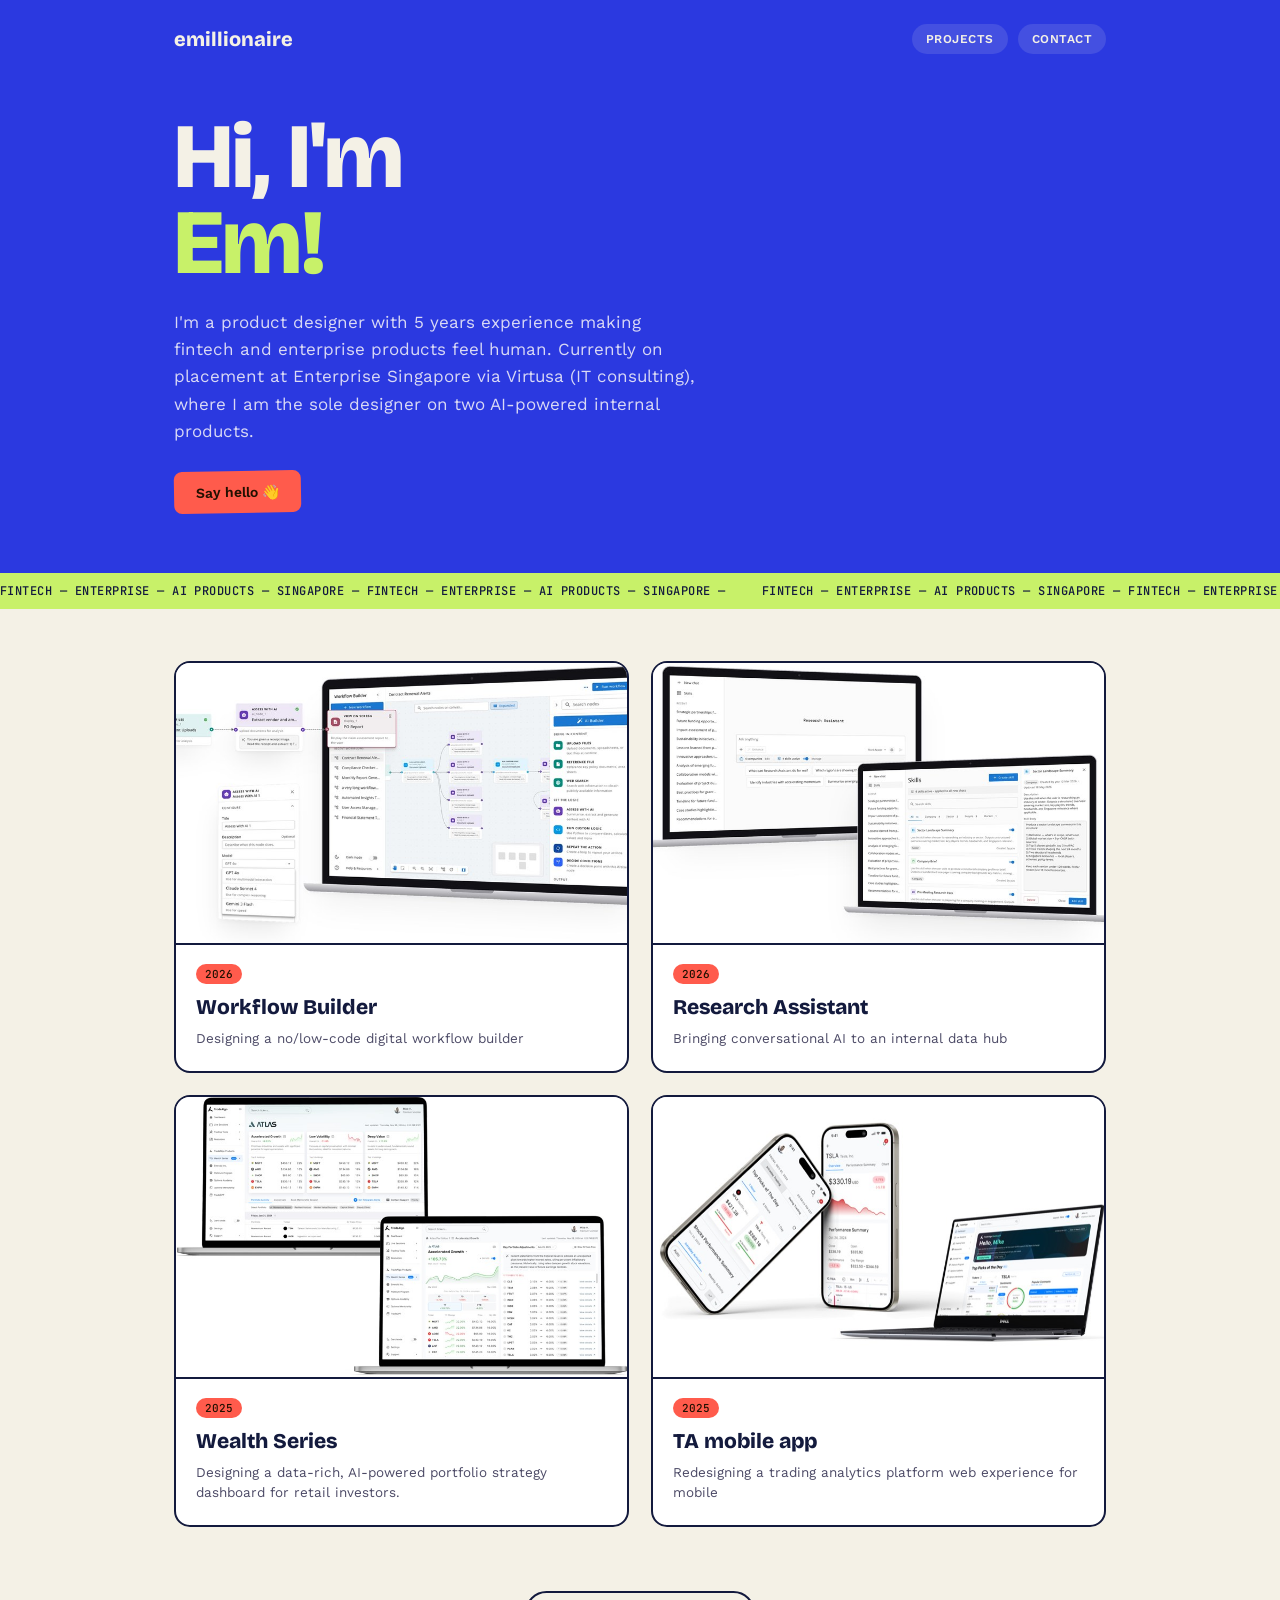
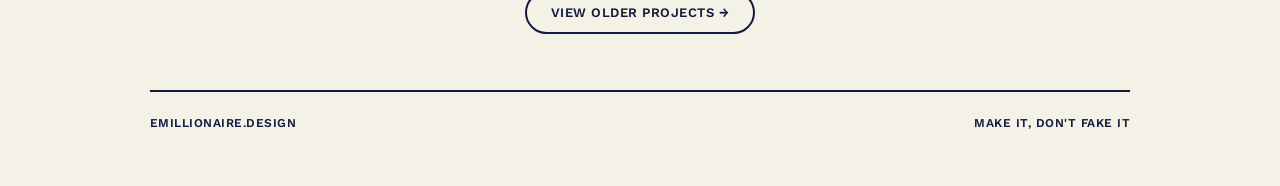
==== index.html @ 48e70ad1 "Build portfolio site in Zine style Static rebuild of emillionaire.design homepage, projects list, an" ====
<!DOCTYPE html>
<html lang="en">
<head>
<meta charset="UTF-8">
<meta name="viewport" content="width=device-width, initial-scale=1.0">
<title>emiline — product designer</title>
<meta name="description" content="Em is a product designer with 5 years experience making fintech and enterprise products feel human.">
<link rel="preconnect" href="https://fonts.googleapis.com">
<link rel="preconnect" href="https://fonts.gstatic.com" crossorigin>
<link href="https://fonts.googleapis.com/css2?family=Bricolage+Grotesque:wght@600;700;800&family=Work+Sans:wght@400;500;600&family=JetBrains+Mono:wght@400;500&display=swap" rel="stylesheet">
<link rel="stylesheet" href="assets/css/style.css">
</head>
<body>

<header class="zhero">
  <div class="wrap">
    <nav class="site-nav">
      <a class="wordmark" href="/">emillionaire</a>
      <div class="navlinks">
        <a href="projects.html">Projects</a>
        <a href="contact.html">Contact</a>
      </div>
    </nav>
    <div class="zhero-inner">
      <h1>Hi, I'm<br><em>Em!</em></h1>
      <p>I'm a product designer with 5 years experience making fintech and enterprise products feel human. Currently on placement at Enterprise Singapore via Virtusa (IT consulting), where I am the sole designer on two AI-powered internal products.</p>
      <a class="cta" href="contact.html">Say hello 👋</a>
    </div>
  </div>
</header>

<div class="strip" aria-hidden="true">
  <div class="strip-track">
    <span>FINTECH — ENTERPRISE — AI PRODUCTS — SINGAPORE — FINTECH — ENTERPRISE — AI PRODUCTS — SINGAPORE —</span>
    <span>FINTECH — ENTERPRISE — AI PRODUCTS — SINGAPORE — FINTECH — ENTERPRISE — AI PRODUCTS — SINGAPORE —</span>
  </div>
</div>

<main class="wrap">
  <div class="grid">
    <a class="card-link" href="case-studies/workflow-builder.html">
      <div class="card">
        <div class="thumb"><img src="assets/img/workflow-builder.jpg" alt="Workflow Builder canvas screen"></div>
        <div class="body"><span class="yr">2026</span><h3>Workflow Builder</h3><p>Designing a no/low-code digital workflow builder</p></div>
      </div>
    </a>
    <a class="card-link" href="case-studies/research-assistant.html">
      <div class="card">
        <div class="thumb"><img src="assets/img/research-assistant.jpg" alt="Research Assistant screen"></div>
        <div class="body"><span class="yr">2026</span><h3>Research Assistant</h3><p>Bringing conversational AI to an internal data hub</p></div>
      </div>
    </a>
    <a class="card-link" href="case-studies/wealth-series.html">
      <div class="card">
        <div class="thumb"><img src="assets/img/wealth-series.jpg" alt="Wealth Series dashboard"></div>
        <div class="body"><span class="yr">2025</span><h3>Wealth Series</h3><p>Designing a data-rich, AI-powered portfolio strategy dashboard for retail investors.</p></div>
      </div>
    </a>
    <a class="card-link" href="case-studies/ta-mobile-app.html">
      <div class="card">
        <div class="thumb"><img src="assets/img/ta-mobile-app.jpg" alt="TA mobile app screen"></div>
        <div class="body"><span class="yr">2025</span><h3>TA mobile app</h3><p>Redesigning a trading analytics platform web experience for mobile</p></div>
      </div>
    </a>
  </div>
  <div class="view-more">
    <a href="projects.html">View older projects →</a>
  </div>
</main>

<footer class="foot wrap">
  <span>emillionaire.design</span>
  <span>make it, don't fake it</span>
</footer>

</body>
</html>
---- assets/css/style.css ----
/* emillionaire.design — Zine style */

:root{
  --z-bg:#2b39e0;
  --z-panel:#f4f1e6;
  --z-ink:#131a3d;
  --z-sub:#4c4a66;
  --z-coral:#ff5b4c;
  --z-lime:#c8f169;
  --max:980px;
}

*{ box-sizing:border-box; }
html{ -webkit-text-size-adjust:100%; }
body{
  margin:0;
  background:var(--z-panel);
  color:var(--z-ink);
  font-family:'Work Sans', system-ui, sans-serif;
  -webkit-font-smoothing:antialiased;
}
img{ max-width:100%; display:block; }
a{ color:inherit; text-decoration:none; }

.wrap{ max-width:var(--max); margin:0 auto; padding:0 24px; }

/* nav */
.site-nav{ display:flex; justify-content:space-between; align-items:center; padding:24px 0; }
.wordmark{ font-family:'Bricolage Grotesque', sans-serif; font-weight:800; font-size:20px; }
.zhero .wordmark{ color:#f4f1e6; }
.navlinks{ display:flex; gap:10px; }
.navlinks a{
  font-family:'Work Sans', sans-serif; font-weight:600; font-size:12px; letter-spacing:.04em;
  text-transform:uppercase; padding:8px 14px; border-radius:999px; transition:opacity .15s ease;
}
.zhero .navlinks a{ background:rgba(244,241,230,.12); color:#f4f1e6; }
.zhero .navlinks a:hover{ background:rgba(244,241,230,.22); }
.navlinks a[aria-current="page"]{ outline:1px solid rgba(244,241,230,.5); }

.panel-nav{ background:var(--z-panel); border-bottom:2px solid var(--z-ink); }
.panel-nav .wordmark{ color:var(--z-ink); }
.panel-nav .navlinks a{ background:var(--z-ink); color:var(--z-panel); }
.panel-nav .navlinks a:hover{ opacity:.85; }
.panel-nav .navlinks a[aria-current="page"]{ background:var(--z-coral); color:#221000; outline:none; }

/* hero */
.zhero{ background:var(--z-bg); color:#f4f1e6; }
.zhero-inner{ padding:36px 0 60px; }
.zhero h1{
  font-family:'Bricolage Grotesque', sans-serif; font-weight:800;
  font-size:clamp(44px,8vw,92px); line-height:.94; margin:0 0 22px;
  text-wrap:balance; letter-spacing:-.01em;
}
.zhero h1 em{ font-style:normal; color:var(--z-lime); }
.zhero p{ font-family:'Work Sans',sans-serif; font-size:17px; line-height:1.6; color:#d9d9f5; max-width:48ch; margin:0 0 26px; }

.cta{
  font-family:'Work Sans',sans-serif; font-weight:600; font-size:14px;
  display:inline-flex; align-items:center; gap:8px; padding:13px 22px;
  background:var(--z-coral); color:#221000; border-radius:8px; transform:rotate(-1deg);
  border:none; cursor:pointer;
}
.cta:hover{ transform:rotate(0deg); }

/* marquee strip */
.strip{ background:var(--z-lime); color:var(--z-ink); overflow:hidden; padding:10px 0; }
.strip-track{
  display:flex; gap:36px; width:max-content;
  font-family:'JetBrains Mono',monospace; font-size:12px; font-weight:500;
  letter-spacing:.04em; text-transform:uppercase; white-space:nowrap;
  animation:scroll-strip 26s linear infinite;
}
@keyframes scroll-strip{ from{ transform:translateX(0); } to{ transform:translateX(-50%); } }
@media (prefers-reduced-motion: reduce){ .strip-track{ animation:none; } }

/* page header (non-hero pages) */
.page-header{ padding:48px 0 8px; }
.page-header h1{
  font-family:'Bricolage Grotesque', sans-serif; font-weight:800;
  font-size:clamp(36px,6vw,56px); line-height:1; margin:0 0 12px; text-wrap:balance;
}
.page-header p{ font-family:'Work Sans',sans-serif; font-size:16px; color:var(--z-sub); max-width:52ch; margin:0; }

/* project grid + card */
.grid{ display:grid; grid-template-columns:repeat(2,1fr); gap:22px; padding:52px 0 64px; }
.grid.full{ padding-top:36px; }
.card{ background:#fff; border:2px solid var(--z-ink); border-radius:16px; overflow:hidden; }
.grid .card:nth-child(4n+2){ transform:rotate(.6deg); }
.grid .card:nth-child(4n+3){ transform:rotate(-.5deg); }
.card .thumb{ aspect-ratio:16/10; overflow:hidden; border-bottom:2px solid var(--z-ink); background:var(--z-panel); }
.card .thumb img{ width:100%; height:100%; object-fit:cover; }
.card .body{ padding:18px 20px 22px; }
.card .yr{
  display:inline-block; font-family:'JetBrains Mono',monospace; font-size:11px; font-weight:500;
  background:var(--z-coral); color:#221000; padding:3px 9px; border-radius:999px; margin-bottom:10px;
}
.card h3{ font-family:'Bricolage Grotesque', sans-serif; font-size:21px; font-weight:800; margin:0 0 8px; }
.card p{ font-family:'Work Sans',sans-serif; font-size:13.5px; color:var(--z-sub); line-height:1.55; margin:0; }
.card-link{ display:block; }
.card-link:hover .card{ border-color:var(--z-bg); }

.view-more{ display:flex; justify-content:center; padding-bottom:56px; }
.view-more a{
  font-family:'Work Sans',sans-serif; font-weight:600; font-size:13px; letter-spacing:.04em; text-transform:uppercase;
  padding:12px 24px; border:2px solid var(--z-ink); border-radius:999px;
}
.view-more a:hover{ background:var(--z-ink); color:var(--z-panel); }

/* contact page */
.contact-block{ padding:64px 0 96px; }
.contact-block h1{
  font-family:'Bricolage Grotesque', sans-serif; font-weight:800;
  font-size:clamp(40px,7vw,68px); line-height:1; margin:0 0 16px; text-wrap:balance;
}
.contact-block p{ font-family:'Work Sans',sans-serif; font-size:17px; color:var(--z-sub); margin:0 0 28px; }

/* case study placeholder */
.cs-hero{ padding:48px 0 0; }
.cs-thumb{ border:2px solid var(--z-ink); border-radius:16px; overflow:hidden; margin:28px 0 40px; }
.cs-thumb img{ width:100%; display:block; }
.cs-soon{
  background:#fff; border:2px dashed var(--z-ink); border-radius:16px; padding:28px;
  font-family:'Work Sans',sans-serif; color:var(--z-sub); margin-bottom:56px;
}
.cs-soon b{ color:var(--z-ink); }
.back-link{ display:inline-block; margin:28px 0 0; font-family:'JetBrains Mono',monospace; font-size:12px; text-transform:uppercase; letter-spacing:.04em; }
.back-link:hover{ text-decoration:underline; }

/* footer */
.foot{
  padding:24px 0 56px; font-family:'Work Sans',sans-serif; font-weight:600; font-size:12px;
  text-transform:uppercase; letter-spacing:.04em; display:flex; justify-content:space-between;
  border-top:2px solid var(--z-ink);
}

@media (max-width:680px){
  .grid{ grid-template-columns:1fr; }
  .grid .card{ transform:none !important; }
  .zhero h1{ font-size:44px; }
  .foot{ flex-direction:column; gap:8px; }
}
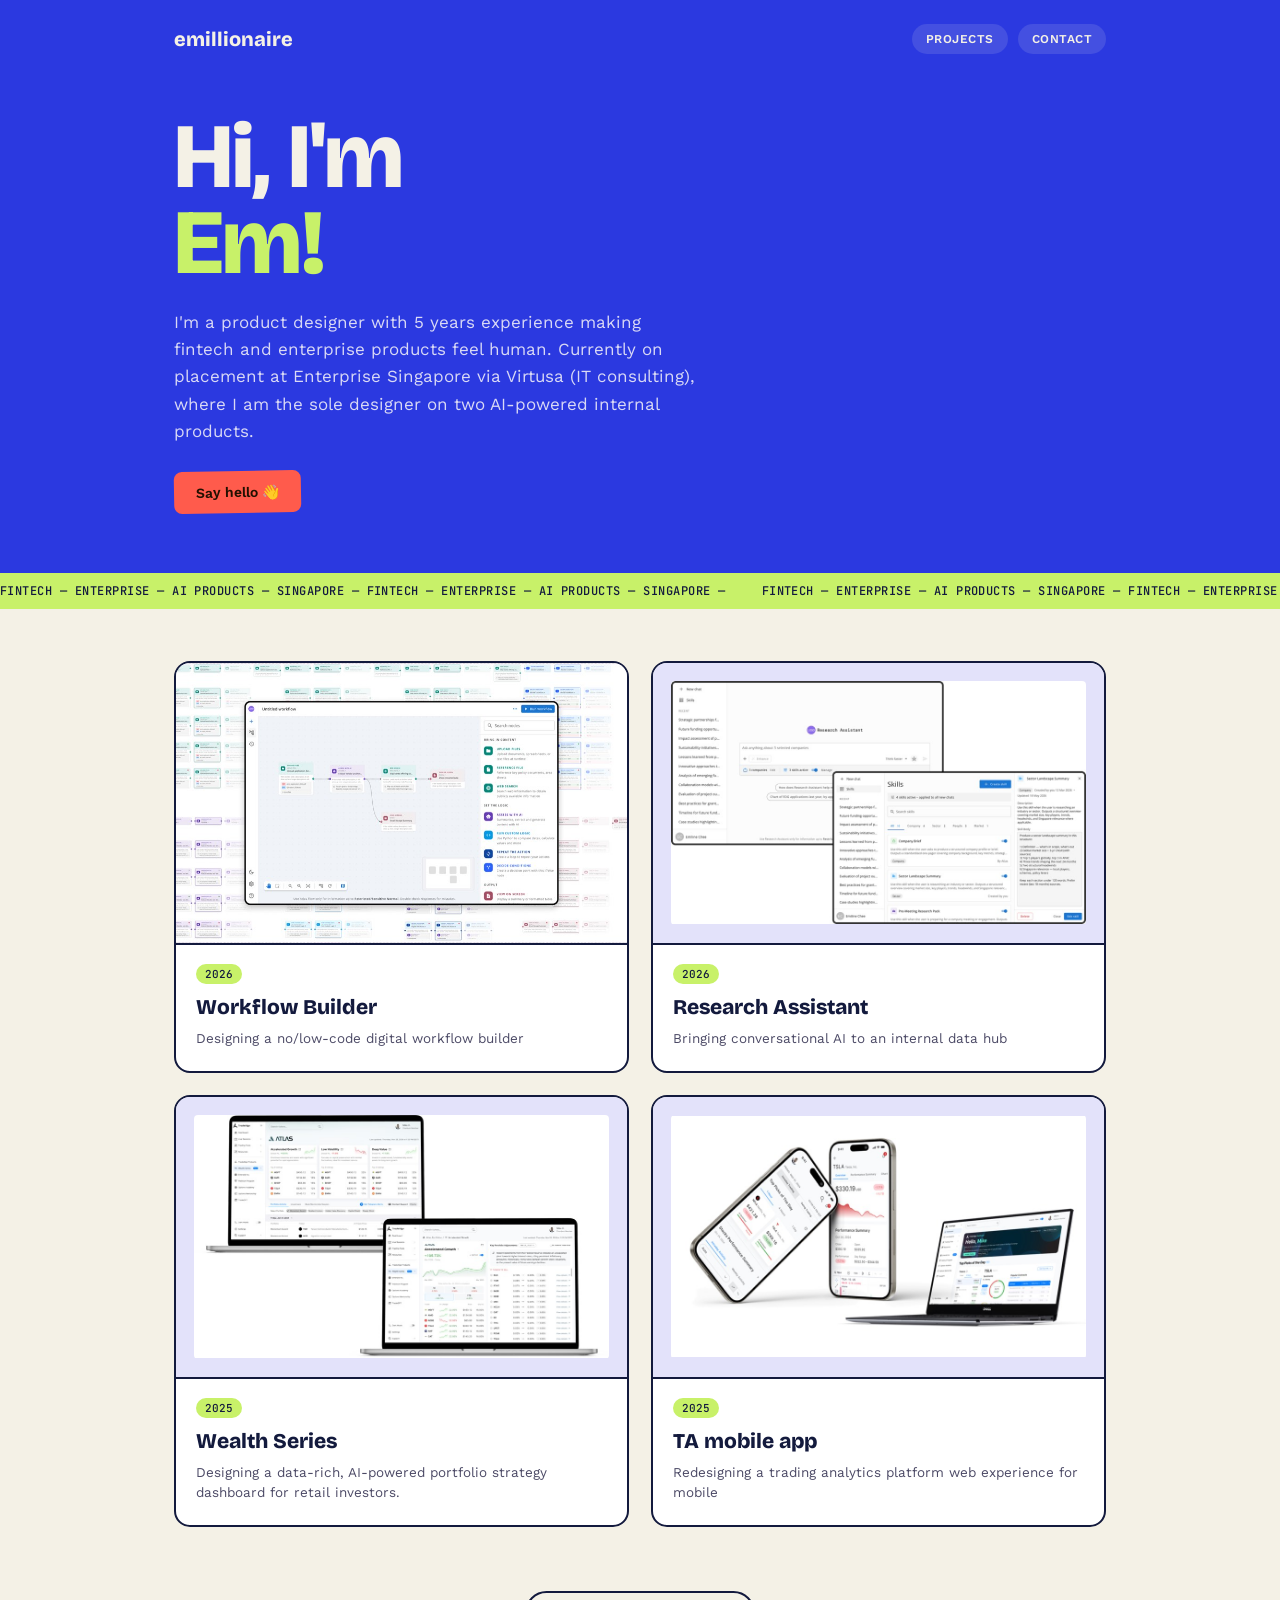
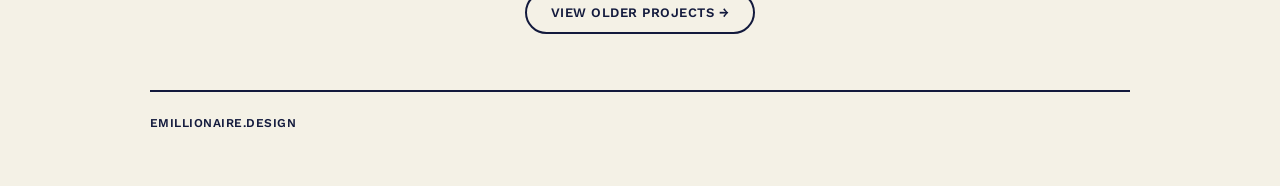
==== commit 49a628ca: "Polish card/image styling based on feedback - Remove footer tagline - Mat-pad project images with a " ====
--- a/index.html
+++ b/index.html
@@ -40,7 +40,7 @@
   <div class="grid">
     <a class="card-link" href="case-studies/workflow-builder.html">
       <div class="card">
-        <div class="thumb"><img src="assets/img/workflow-builder.jpg" alt="Workflow Builder canvas screen"></div>
+        <div class="thumb full"><img src="assets/img/workflow-builder.jpg" alt="Workflow Builder canvas screen"></div>
         <div class="body"><span class="yr">2026</span><h3>Workflow Builder</h3><p>Designing a no/low-code digital workflow builder</p></div>
       </div>
     </a>
@@ -70,7 +70,6 @@
 
 <footer class="foot wrap">
   <span>emillionaire.design</span>
-  <span>make it, don't fake it</span>
 </footer>
 
 </body>
--- a/assets/css/style.css
+++ b/assets/css/style.css
@@ -7,6 +7,7 @@
   --z-sub:#4c4a66;
   --z-coral:#ff5b4c;
   --z-lime:#c8f169;
+  --z-mat:#e3e2fa;
   --max:980px;
 }
 
@@ -41,7 +42,7 @@
 .panel-nav .wordmark{ color:var(--z-ink); }
 .panel-nav .navlinks a{ background:var(--z-ink); color:var(--z-panel); }
 .panel-nav .navlinks a:hover{ opacity:.85; }
-.panel-nav .navlinks a[aria-current="page"]{ background:var(--z-coral); color:#221000; outline:none; }
+.panel-nav .navlinks a[aria-current="page"]{ background:var(--z-lime); color:var(--z-ink); outline:none; }
 
 /* hero */
 .zhero{ background:var(--z-bg); color:#f4f1e6; }
@@ -87,12 +88,17 @@
 .card{ background:#fff; border:2px solid var(--z-ink); border-radius:16px; overflow:hidden; }
 .grid .card:nth-child(4n+2){ transform:rotate(.6deg); }
 .grid .card:nth-child(4n+3){ transform:rotate(-.5deg); }
-.card .thumb{ aspect-ratio:16/10; overflow:hidden; border-bottom:2px solid var(--z-ink); background:var(--z-panel); }
-.card .thumb img{ width:100%; height:100%; object-fit:cover; }
+.card .thumb{
+  aspect-ratio:16/10; overflow:hidden; border-bottom:2px solid var(--z-ink); background:var(--z-mat);
+  padding:18px; display:flex; align-items:center; justify-content:center;
+}
+.card .thumb img{ width:100%; height:100%; object-fit:contain; border-radius:4px; }
+.card .thumb.full{ padding:0; background:var(--z-panel); }
+.card .thumb.full img{ object-fit:cover; border-radius:0; }
 .card .body{ padding:18px 20px 22px; }
 .card .yr{
   display:inline-block; font-family:'JetBrains Mono',monospace; font-size:11px; font-weight:500;
-  background:var(--z-coral); color:#221000; padding:3px 9px; border-radius:999px; margin-bottom:10px;
+  background:var(--z-lime); color:var(--z-ink); padding:3px 9px; border-radius:999px; margin-bottom:10px;
 }
 .card h3{ font-family:'Bricolage Grotesque', sans-serif; font-size:21px; font-weight:800; margin:0 0 8px; }
 .card p{ font-family:'Work Sans',sans-serif; font-size:13.5px; color:var(--z-sub); line-height:1.55; margin:0; }
@@ -116,8 +122,13 @@
 
 /* case study placeholder */
 .cs-hero{ padding:48px 0 0; }
-.cs-thumb{ border:2px solid var(--z-ink); border-radius:16px; overflow:hidden; margin:28px 0 40px; }
-.cs-thumb img{ width:100%; display:block; }
+.cs-thumb{
+  border:2px solid var(--z-ink); border-radius:16px; overflow:hidden; margin:28px 0 40px;
+  background:var(--z-mat); padding:28px;
+}
+.cs-thumb img{ width:100%; display:block; border-radius:8px; }
+.cs-thumb.full{ padding:0; background:var(--z-panel); }
+.cs-thumb.full img{ border-radius:0; }
 .cs-soon{
   background:#fff; border:2px dashed var(--z-ink); border-radius:16px; padding:28px;
   font-family:'Work Sans',sans-serif; color:var(--z-sub); margin-bottom:56px;
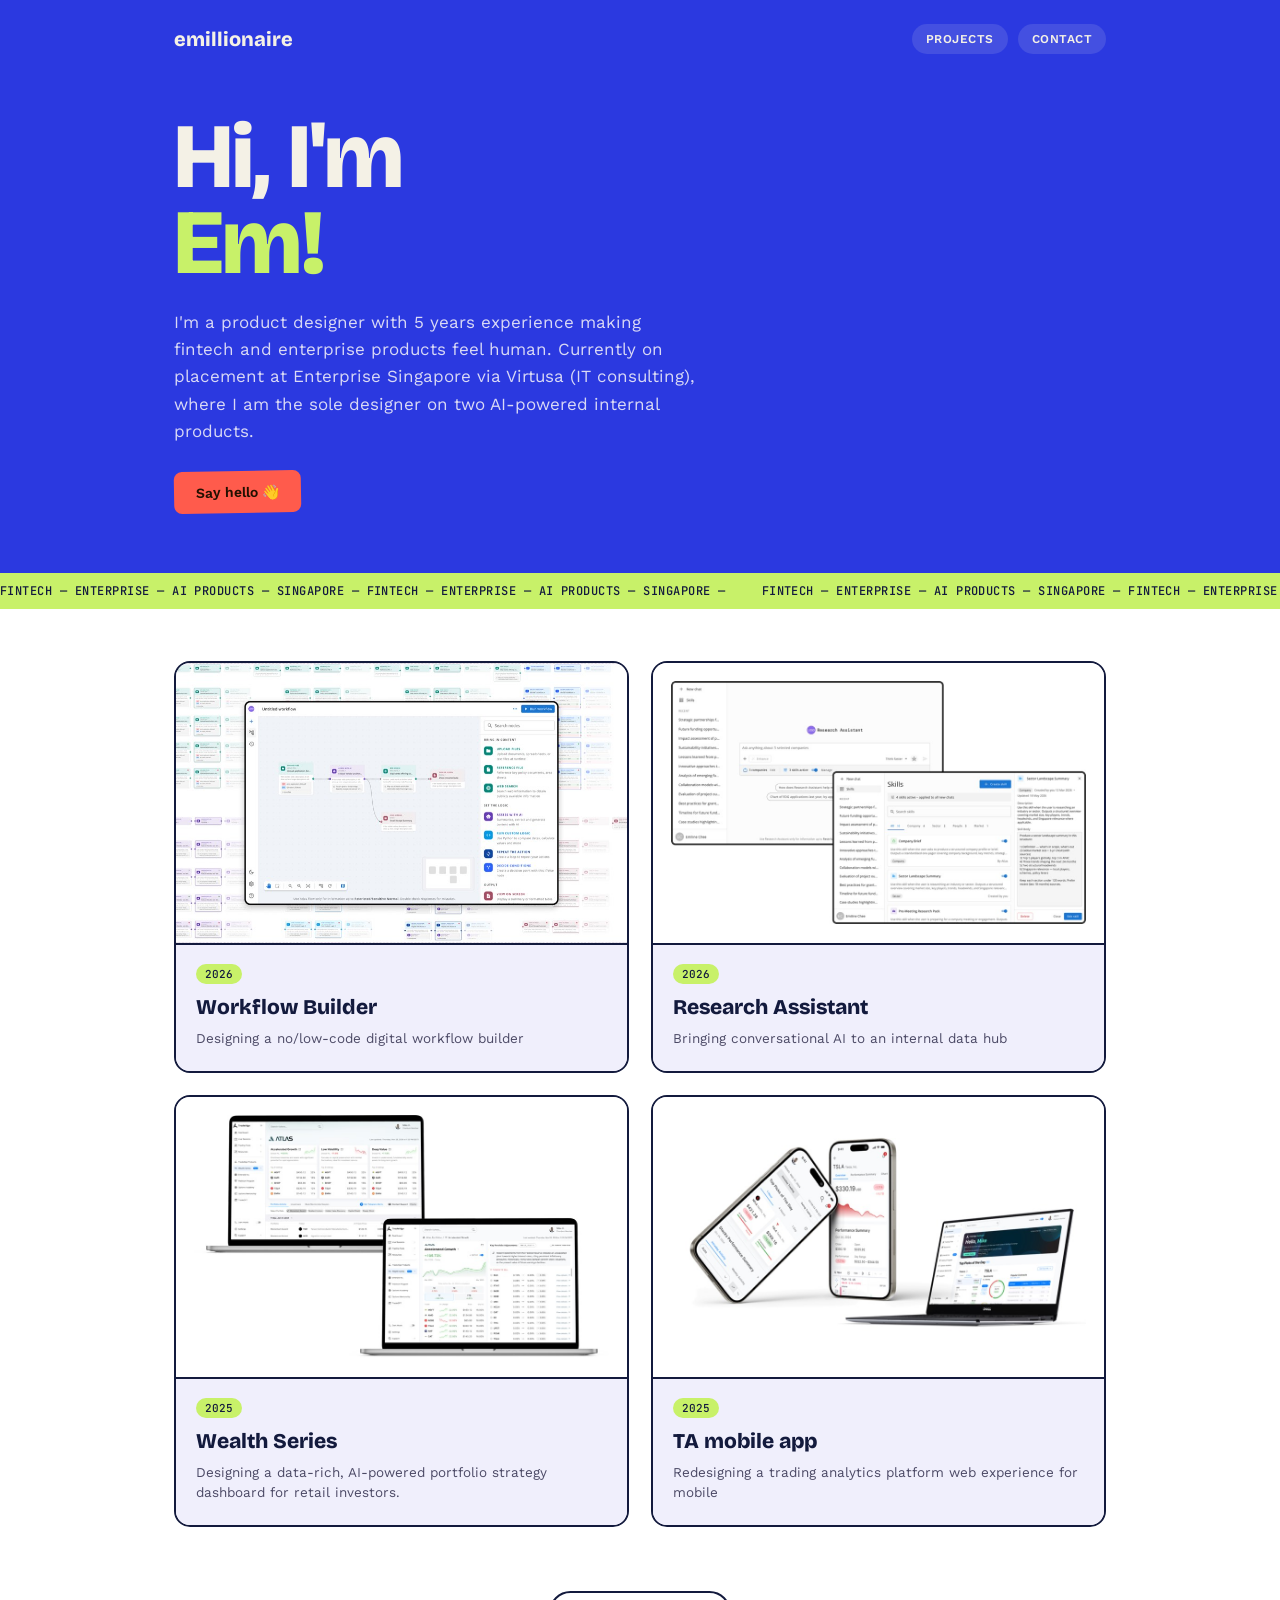
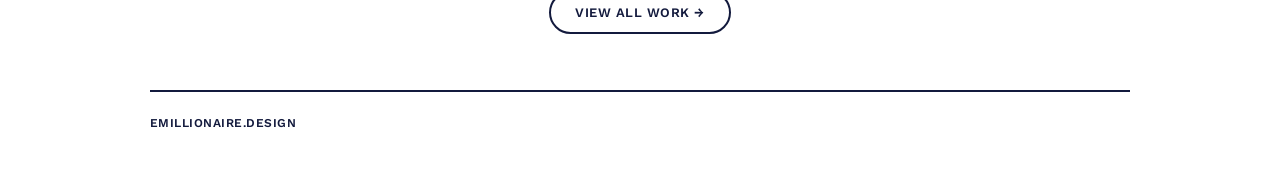
==== commit 05372491: "Editorial layout for case studies, all work and contact - New assets/css/editorial.css layered on st" ====
--- a/index.html
+++ b/index.html
@@ -3,8 +3,20 @@
 <head>
 <meta charset="UTF-8">
 <meta name="viewport" content="width=device-width, initial-scale=1.0">
-<title>emiline — product designer</title>
-<meta name="description" content="Em is a product designer with 5 years experience making fintech and enterprise products feel human.">
+<title>Em — Product Designer</title>
+<meta name="description" content="Product designer making fintech, enterprise and AI products feel human.">
+<link rel="icon" href="favicon.svg" type="image/svg+xml">
+<link rel="icon" href="favicon-32.png" sizes="32x32" type="image/png">
+<link rel="apple-touch-icon" href="apple-touch-icon.png">
+<meta property="og:type" content="website">
+<meta property="og:site_name" content="emillionaire.design">
+<meta property="og:title" content="Em — Product Designer">
+<meta property="og:description" content="Product designer making fintech, enterprise and AI products feel human.">
+<meta property="og:url" content="https://emillionaire.design/">
+<meta property="og:image" content="https://emillionaire.design/assets/img/share.jpg">
+<meta property="og:image:width" content="1200">
+<meta property="og:image:height" content="630">
+<meta name="twitter:card" content="summary_large_image">
 <link rel="preconnect" href="https://fonts.googleapis.com">
 <link rel="preconnect" href="https://fonts.gstatic.com" crossorigin>
 <link href="https://fonts.googleapis.com/css2?family=Bricolage+Grotesque:wght@600;700;800&family=Work+Sans:wght@400;500;600&family=JetBrains+Mono:wght@400;500&display=swap" rel="stylesheet">
@@ -15,7 +27,7 @@
 <header class="zhero">
   <div class="wrap">
     <nav class="site-nav">
-      <a class="wordmark" href="/">emillionaire</a>
+      <a class="wordmark" href="index.html">emillionaire</a>
       <div class="navlinks">
         <a href="projects.html">Projects</a>
         <a href="contact.html">Contact</a>
@@ -64,7 +76,7 @@
     </a>
   </div>
   <div class="view-more">
-    <a href="projects.html">View older projects →</a>
+    <a href="projects.html">View all work →</a>
   </div>
 </main>
 
--- a/assets/css/style.css
+++ b/assets/css/style.css
@@ -2,19 +2,20 @@
 
 :root{
   --z-bg:#2b39e0;
-  --z-panel:#f4f1e6;
+  --z-panel:#ffffff;
+  --z-cream:#f4f1e6;
   --z-ink:#131a3d;
   --z-sub:#4c4a66;
   --z-coral:#ff5b4c;
   --z-lime:#c8f169;
-  --z-mat:#e3e2fa;
+  --z-mat:#f0effc;
   --max:980px;
 }
 
 *{ box-sizing:border-box; }
 html{ -webkit-text-size-adjust:100%; }
 body{
-  margin:0;
+  margin:0; overflow-x:clip;
   background:var(--z-panel);
   color:var(--z-ink);
   font-family:'Work Sans', system-ui, sans-serif;
@@ -85,25 +86,37 @@
 /* project grid + card */
 .grid{ display:grid; grid-template-columns:repeat(2,1fr); gap:22px; padding:52px 0 64px; }
 .grid.full{ padding-top:36px; }
-.card{ background:#fff; border:2px solid var(--z-ink); border-radius:16px; overflow:hidden; }
-.grid .card:nth-child(4n+2){ transform:rotate(.6deg); }
-.grid .card:nth-child(4n+3){ transform:rotate(-.5deg); }
+.card{
+  background:#fff; border:2px solid var(--z-ink); border-radius:16px;
+  transform:rotate(var(--tilt, 0deg)) translateY(0); transition:transform .2s ease, box-shadow .2s ease, border-color .2s ease;
+}
+.grid .card:nth-child(4n+2){ --tilt:.6deg; }
+.grid .card:nth-child(4n+3){ --tilt:-.5deg; }
 .card .thumb{
-  aspect-ratio:16/10; overflow:hidden; border-bottom:2px solid var(--z-ink); background:var(--z-mat);
-  padding:18px; display:flex; align-items:center; justify-content:center;
-}
-.card .thumb img{ width:100%; height:100%; object-fit:contain; border-radius:4px; }
-.card .thumb.full{ padding:0; background:var(--z-panel); }
+  aspect-ratio:16/10; overflow:hidden; border-bottom:2px solid var(--z-ink); background:#fff;
+  border-radius:14px 14px 0 0; padding:18px; display:flex; align-items:center; justify-content:center;
+}
+.card .thumb img{ width:100%; height:100%; object-fit:contain; border-radius:4px; transition:transform .3s ease; }
+.card .thumb.full{ padding:0; }
 .card .thumb.full img{ object-fit:cover; border-radius:0; }
-.card .body{ padding:18px 20px 22px; }
-.card .yr{
+.card .body{ padding:18px 20px 22px; background:var(--z-mat); border-radius:0 0 14px 14px; }
+.yr{
   display:inline-block; font-family:'JetBrains Mono',monospace; font-size:11px; font-weight:500;
   background:var(--z-lime); color:var(--z-ink); padding:3px 9px; border-radius:999px; margin-bottom:10px;
 }
 .card h3{ font-family:'Bricolage Grotesque', sans-serif; font-size:21px; font-weight:800; margin:0 0 8px; }
 .card p{ font-family:'Work Sans',sans-serif; font-size:13.5px; color:var(--z-sub); line-height:1.55; margin:0; }
 .card-link{ display:block; }
-.card-link:hover .card{ border-color:var(--z-bg); }
+.card-link:hover .card{
+  transform:rotate(var(--tilt, 0deg)) translateY(-6px);
+  box-shadow:6px 6px 0 var(--z-ink);
+  border-color:var(--z-bg);
+}
+.card-link:hover .thumb:not(.full) img{ transform:scale(1.04); }
+@media (prefers-reduced-motion: reduce){
+  .card{ transition:none; }
+  .card .thumb img{ transition:none; }
+}
 
 .view-more{ display:flex; justify-content:center; padding-bottom:56px; }
 .view-more a{
@@ -121,13 +134,16 @@
 .contact-block p{ font-family:'Work Sans',sans-serif; font-size:17px; color:var(--z-sub); margin:0 0 28px; }
 
 /* case study placeholder */
-.cs-hero{ padding:48px 0 0; }
+.cs-hero{
+  margin-top:40px; padding:28px; background:var(--z-mat);
+  border:2px solid var(--z-ink); border-radius:16px;
+}
 .cs-thumb{
   border:2px solid var(--z-ink); border-radius:16px; overflow:hidden; margin:28px 0 40px;
-  background:var(--z-mat); padding:28px;
+  background:#fff; padding:28px;
 }
 .cs-thumb img{ width:100%; display:block; border-radius:8px; }
-.cs-thumb.full{ padding:0; background:var(--z-panel); }
+.cs-thumb.full{ padding:0; }
 .cs-thumb.full img{ border-radius:0; }
 .cs-soon{
   background:#fff; border:2px dashed var(--z-ink); border-radius:16px; padding:28px;
@@ -136,6 +152,179 @@
 .cs-soon b{ color:var(--z-ink); }
 .back-link{ display:inline-block; margin:28px 0 0; font-family:'JetBrains Mono',monospace; font-size:12px; text-transform:uppercase; letter-spacing:.04em; }
 .back-link:hover{ text-decoration:underline; }
+
+/* case study — full write-up */
+/* hero image on a full-width cream band; capped at 860px so ~2000px sources stay sharp on retina */
+.cs-stage{
+  width:100vw; margin:40px 0 8px calc(50% - 50vw); padding:52px 24px;
+  background:var(--z-cream); border-block:2px solid var(--z-ink);
+}
+.cs-stage img{ width:100%; max-width:860px; margin:0 auto; }
+.cs-stage img.framed{ border:2px solid var(--z-ink); border-radius:14px; }
+
+.cs-meta{
+  display:grid; grid-template-columns:repeat(4,auto); justify-content:start; gap:10px 36px;
+  margin:24px 0 0; padding-top:20px; border-top:2px solid var(--z-ink);
+}
+.cs-meta dt{
+  font-family:'JetBrains Mono',monospace; font-size:11px; font-weight:500; text-transform:uppercase;
+  letter-spacing:.04em; color:var(--z-sub); margin:0 0 4px;
+}
+.cs-meta dd{ font-family:'Work Sans',sans-serif; font-size:14.5px; font-weight:500; margin:0; max-width:26ch; }
+
+.cs-section{ padding:40px 0 8px; }
+.cs-section + .cs-section{ border-top:2px solid var(--z-ink); }
+.cs-section.cs-intro + .cs-section, .cs-section.no-rule{ border-top:none; }
+.cs-section h2{
+  font-family:'Bricolage Grotesque', sans-serif; font-weight:800;
+  font-size:clamp(26px,4vw,36px); line-height:1.05; margin:0 0 16px; text-wrap:balance;
+}
+.cs-section h3{ font-family:'Bricolage Grotesque', sans-serif; font-weight:800; font-size:21px; margin:32px 0 10px; }
+.cs-section p, .cs-list{
+  font-family:'Work Sans',sans-serif; font-size:16px; line-height:1.65; color:var(--z-ink);
+  max-width:66ch; margin:0 0 16px;
+}
+.cs-section strong{ font-weight:600; }
+.cs-list{ padding:0; list-style:none; }
+.cs-list li{ position:relative; padding-left:24px; margin-bottom:10px; }
+.cs-list li::before{
+  content:""; position:absolute; left:2px; top:.6em; width:10px; height:10px;
+  background:var(--z-lime); border:2px solid var(--z-ink); border-radius:50%;
+}
+.cs-section .yr{ margin-bottom:14px; }
+
+/* intro pair of periwinkle note blocks */
+.cs-pair{ display:grid; grid-template-columns:1fr 1fr; gap:22px; margin-bottom:32px; }
+.cs-note{ background:var(--z-mat); border:2px solid var(--z-ink); border-radius:16px; padding:24px 24px 10px; }
+.cs-note h2{ font-size:24px; }
+.cs-note p{ font-size:15px; }
+.cs-section .cs-note h3{ margin:0 0 10px; }
+.cs-subhead{ font-family:'Bricolage Grotesque', sans-serif; font-weight:800; font-size:18px; margin:28px 0 10px; }
+
+/* image figures: white image card, caption on the periwinkle mat */
+.cs-fig{ margin:28px 0 32px; border:2px solid var(--z-ink); border-radius:16px; background:#fff; overflow:hidden; }
+.cs-fig .cs-fig-img{ padding:22px; display:grid; gap:18px; align-items:center; }
+.cs-fig .cs-fig-img.two{ grid-template-columns:1fr 1fr; }
+.cs-fig img{ width:100%; border-radius:6px; }
+.cs-fig figcaption{
+  background:var(--z-mat); border-top:2px solid var(--z-ink); padding:12px 22px;
+  font-family:'JetBrains Mono',monospace; font-size:11.5px; color:var(--z-sub); letter-spacing:.02em;
+}
+
+/* unboxed images (transparent PNGs sit straight on the page) */
+.cs-img{ margin:28px 0 32px; display:grid; gap:24px; align-items:center; }
+.cs-img.two{ grid-template-columns:1fr 1fr; }
+.cs-img img{ width:100%; }
+.cs-img.small{ justify-items:center; }
+.cs-img.small img{ max-width:62%; }
+.cs-img.split{ grid-template-columns:2fr 1fr; }
+.cs-img.sm{ max-width:420px; margin-left:auto; margin-right:auto; }
+
+/* captioned images: .cs-shot = unboxed image with caption below; .cs-fig = boxed (filter tab panels) */
+.cs-shot{ margin:0; }
+.cs-shot.cs-img{ margin:28px 0 32px; }
+.cs-shot figcaption{
+  font-family:'JetBrains Mono',monospace; font-size:11.5px; color:var(--z-sub);
+  letter-spacing:.02em; text-align:center; margin-top:10px;
+}
+.cs-img.mid{ max-width:640px; margin-left:auto; margin-right:auto; }
+.cs-img.mid img{ border-radius:8px; }
+.cs-img img.flat{ border-radius:0; box-shadow:none; }
+.cs-img.narrow{ max-width:820px; margin-left:auto; margin-right:auto; }
+/* soft drop shadow + rounding, matching the shadows baked into the PNG screenshots */
+.cs-img img.soft{ border-radius:12px; box-shadow:0 10px 30px rgba(19,26,61,.10), 0 2px 6px rgba(19,26,61,.06); }
+.cs-img.cards{ grid-template-columns:1fr 1fr 2fr; align-items:end; }
+
+/* CSS-only tabs: radio inputs drive which panel shows (up to 6 tabs) */
+.cs-tabs{
+  display:grid; grid-template-columns:200px 1fr; margin:28px 0 32px;
+  border:2px solid var(--z-ink); border-radius:16px; background:#fff; overflow:hidden;
+}
+.cs-tabs > input{ position:absolute; opacity:0; pointer-events:none; }
+.cs-tablist{
+  display:flex; flex-direction:column; align-items:flex-start; gap:8px;
+  padding:22px; background:var(--z-mat); border-right:2px solid var(--z-ink);
+}
+.cs-tablist label{
+  font-family:'Work Sans',sans-serif; font-weight:600; font-size:12px; letter-spacing:.04em; text-transform:uppercase;
+  padding:9px 16px; border:2px solid var(--z-ink); border-radius:999px; background:#fff; cursor:pointer;
+}
+.cs-tablist label:hover{ background:var(--z-cream); }
+/* tall panels scroll inside a fixed-height frame */
+.cs-panels{ height:540px; overflow-y:auto; }
+.cs-panels > *{ display:none; margin:0; border:0; border-radius:0; }
+.cs-panels .cs-fig-img{ justify-items:center; }
+.cs-panels img{ max-width:400px; }
+.cs-tabs > input:nth-of-type(1):checked ~ .cs-panels > :nth-child(1){ display:block; }
+.cs-tabs > input:nth-of-type(2):checked ~ .cs-panels > :nth-child(2){ display:block; }
+.cs-tabs > input:nth-of-type(3):checked ~ .cs-panels > :nth-child(3){ display:block; }
+.cs-tabs > input:nth-of-type(4):checked ~ .cs-panels > :nth-child(4){ display:block; }
+.cs-tabs > input:nth-of-type(5):checked ~ .cs-panels > :nth-child(5){ display:block; }
+.cs-tabs > input:nth-of-type(6):checked ~ .cs-panels > :nth-child(6){ display:block; }
+.cs-tabs > input:nth-of-type(1):checked ~ .cs-tablist label:nth-child(1),
+.cs-tabs > input:nth-of-type(2):checked ~ .cs-tablist label:nth-child(2),
+.cs-tabs > input:nth-of-type(3):checked ~ .cs-tablist label:nth-child(3),
+.cs-tabs > input:nth-of-type(4):checked ~ .cs-tablist label:nth-child(4),
+.cs-tabs > input:nth-of-type(5):checked ~ .cs-tablist label:nth-child(5),
+.cs-tabs > input:nth-of-type(6):checked ~ .cs-tablist label:nth-child(6){ background:var(--z-lime); }
+.cs-tabs > input:nth-of-type(1):focus-visible ~ .cs-tablist label:nth-child(1),
+.cs-tabs > input:nth-of-type(2):focus-visible ~ .cs-tablist label:nth-child(2),
+.cs-tabs > input:nth-of-type(3):focus-visible ~ .cs-tablist label:nth-child(3),
+.cs-tabs > input:nth-of-type(4):focus-visible ~ .cs-tablist label:nth-child(4),
+.cs-tabs > input:nth-of-type(5):focus-visible ~ .cs-tablist label:nth-child(5),
+.cs-tabs > input:nth-of-type(6):focus-visible ~ .cs-tablist label:nth-child(6){ outline:2px solid var(--z-bg); outline-offset:2px; }
+
+/* audit issue + recommendation, unboxed; the chips carry the structure */
+.cs-issue{ margin:44px 0 0; }
+/* lighter "cut line" between issues, distinct from the solid section rules */
+.cs-issue + .cs-issue{ margin-top:36px; padding-top:36px; border-top:2px dashed rgba(19,26,61,.28); }
+.cs-issue:last-child{ margin-bottom:28px; }
+.cs-issue h3{ margin:0 0 12px; }
+.yr.issue{ background:var(--z-coral); color:var(--z-ink); }
+.yr.rec{ background:var(--z-ink); color:var(--z-lime); }
+.cs-issue .cs-img{ margin-top:20px; margin-bottom:24px; }
+.cs-rec{ margin-top:8px; }
+.cs-rec h4{ font-family:'Bricolage Grotesque', sans-serif; font-weight:800; font-size:19px; margin:0 0 10px; }
+
+/* rows of phone screens: lofi pair beside hifi pair */
+.cs-phones{ display:grid; grid-template-columns:1fr 1fr; gap:36px; margin:24px 0 36px; }
+.cs-phones .pair{ display:grid; grid-template-columns:1fr 1fr; gap:14px; }
+.cs-phones img{
+  width:100%; border-radius:10px;
+  border:0.5px solid rgba(19,26,61,.22); box-shadow:0 6px 18px rgba(19,26,61,.08), 0 1px 3px rgba(19,26,61,.05);
+}
+/* stakeholder-feedback aside */
+.cs-section p.cs-aside{ font-style:italic; color:var(--z-sub); border-left:4px solid var(--z-lime); padding-left:16px; }
+
+/* client quote */
+.cs-quote{
+  margin:28px 0 36px; max-width:720px; padding:26px 28px 22px;
+  background:var(--z-mat); border:2px solid var(--z-ink); border-radius:16px;
+}
+.cs-section .cs-quote p{ font-size:18px; line-height:1.6; margin:0 0 16px; max-width:none; }
+.cs-quote footer{ font-family:'JetBrains Mono',monospace; font-size:12px; color:var(--z-sub); letter-spacing:.02em; }
+.cs-stars{ color:var(--z-coral); font-size:16px; letter-spacing:2px; margin-right:8px; vertical-align:-1px; }
+
+/* reference cards reuse .card (static — not links, so no hover) */
+.cs-refs{ display:grid; gap:28px; margin:28px 0 40px; }
+.cs-refs .card:nth-child(2){ --tilt:.3deg; }
+.cs-refs .card:nth-child(3){ --tilt:-.25deg; }
+.cs-refs .thumb{ aspect-ratio:auto; display:grid; grid-template-columns:1fr 1fr; gap:18px; padding:22px; }
+.cs-refs .body{ display:grid; grid-template-columns:minmax(160px,1fr) 2.4fr; gap:6px 28px; align-items:start; }
+.cs-refs .body .yr{ grid-column:1; justify-self:start; margin-bottom:6px; }
+.cs-refs .body h3{ grid-column:1; margin:0; }
+.cs-refs .body p{ grid-column:2; grid-row:1 / span 2; font-size:14.5px; }
+
+.cs-links{ display:flex; flex-wrap:wrap; gap:10px; margin:6px 0 20px; }
+.cs-links a{
+  font-family:'Work Sans',sans-serif; font-weight:600; font-size:12px; letter-spacing:.04em; text-transform:uppercase;
+  padding:10px 18px; border:2px solid var(--z-ink); border-radius:999px; background:#fff;
+}
+.cs-links a:hover{ background:var(--z-ink); color:var(--z-panel); }
+
+.cs-more{ border-top:2px solid var(--z-ink); margin-top:40px; padding-top:36px; }
+.cs-more h2{ font-family:'Bricolage Grotesque', sans-serif; font-weight:800; font-size:28px; margin:0; }
+.cs-more .grid{ padding:24px 0 8px; }
 
 /* footer */
 .foot{
@@ -148,5 +337,18 @@
   .grid{ grid-template-columns:1fr; }
   .grid .card{ transform:none !important; }
   .zhero h1{ font-size:44px; }
+  .cs-meta{ grid-template-columns:1fr 1fr; }
+  .cs-pair, .cs-img.two, .cs-img.split, .cs-refs .thumb, .cs-refs .body, .cs-fig .cs-fig-img.two{ grid-template-columns:1fr; }
+  .cs-refs .body p{ grid-column:1; grid-row:auto; margin-top:6px; }
+  .cs-refs .thumb{ padding:14px; }
+  .cs-refs .card{ transform:none !important; }
+  .cs-fig .cs-fig-img{ padding:14px; }
+  .cs-img.small img{ max-width:100%; }
+  .cs-img.cards{ grid-template-columns:1fr; }
+  .cs-phones{ grid-template-columns:1fr; gap:24px; }
+  .cs-tabs{ grid-template-columns:1fr; }
+  .cs-stage{ padding:28px 16px; margin-top:28px; }
+  .cs-tablist{ flex-direction:row; flex-wrap:wrap; border-right:0; border-bottom:2px solid var(--z-ink); padding:14px; }
+  .cs-panels{ height:460px; }
   .foot{ flex-direction:column; gap:8px; }
 }
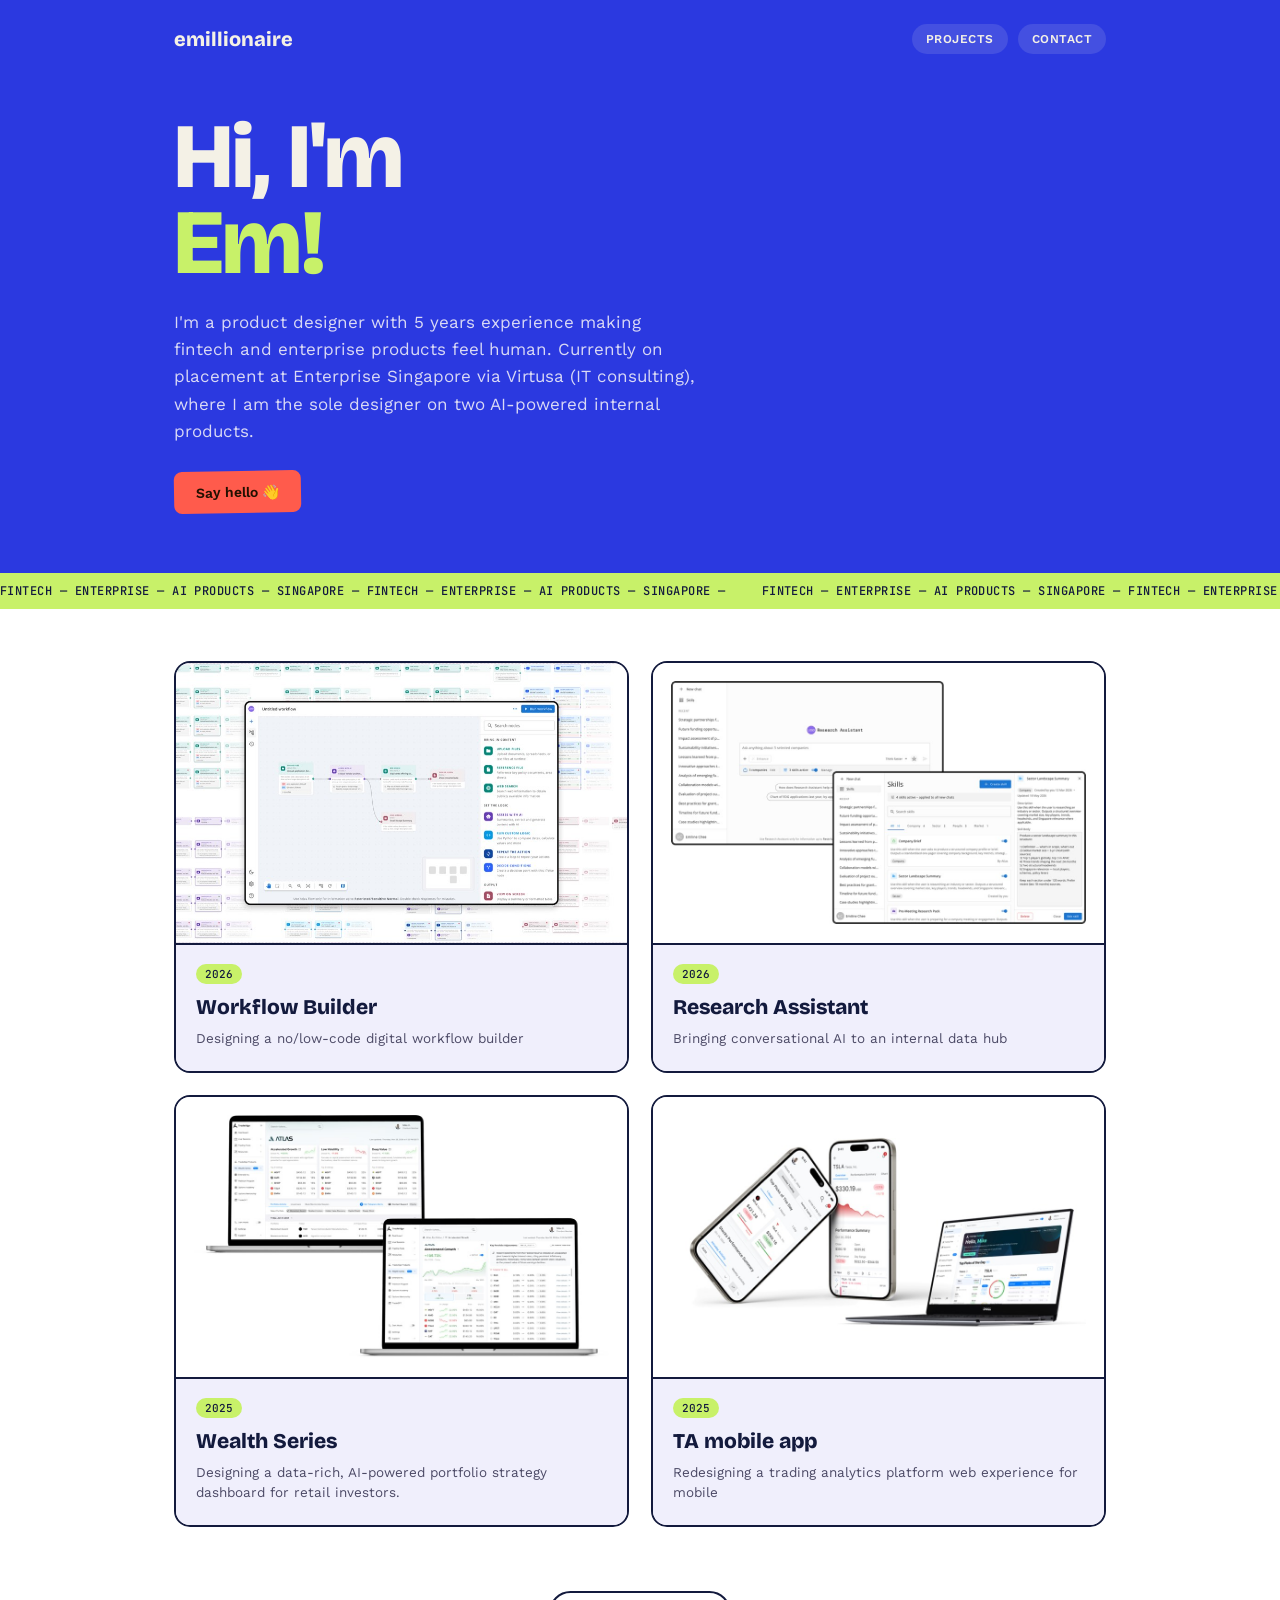
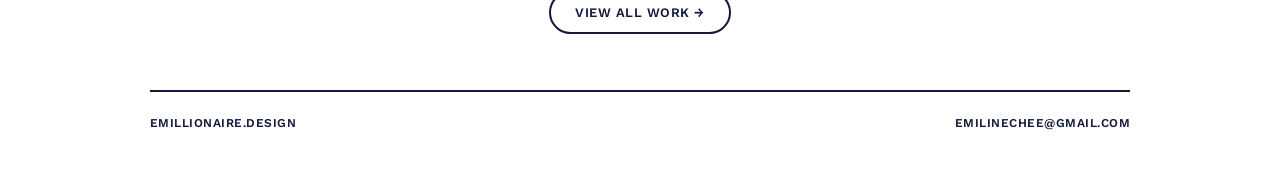
==== commit 0310e8a3: "Smarter case study back link; linked footers - "Back to" returns to the page the visitor came from (" ====
--- a/index.html
+++ b/index.html
@@ -81,7 +81,8 @@
 </main>
 
 <footer class="foot wrap">
-  <span>emillionaire.design</span>
+  <a href="index.html">emillionaire.design</a>
+  <a href="mailto:emilinechee@gmail.com">emilinechee@gmail.com</a>
 </footer>
 
 </body>
--- a/assets/css/style.css
+++ b/assets/css/style.css
@@ -333,6 +333,8 @@
   border-top:2px solid var(--z-ink);
 }
 
+.foot a:hover{ text-decoration:underline; text-underline-offset:3px; }
+
 @media (max-width:680px){
   .grid{ grid-template-columns:1fr; }
   .grid .card{ transform:none !important; }
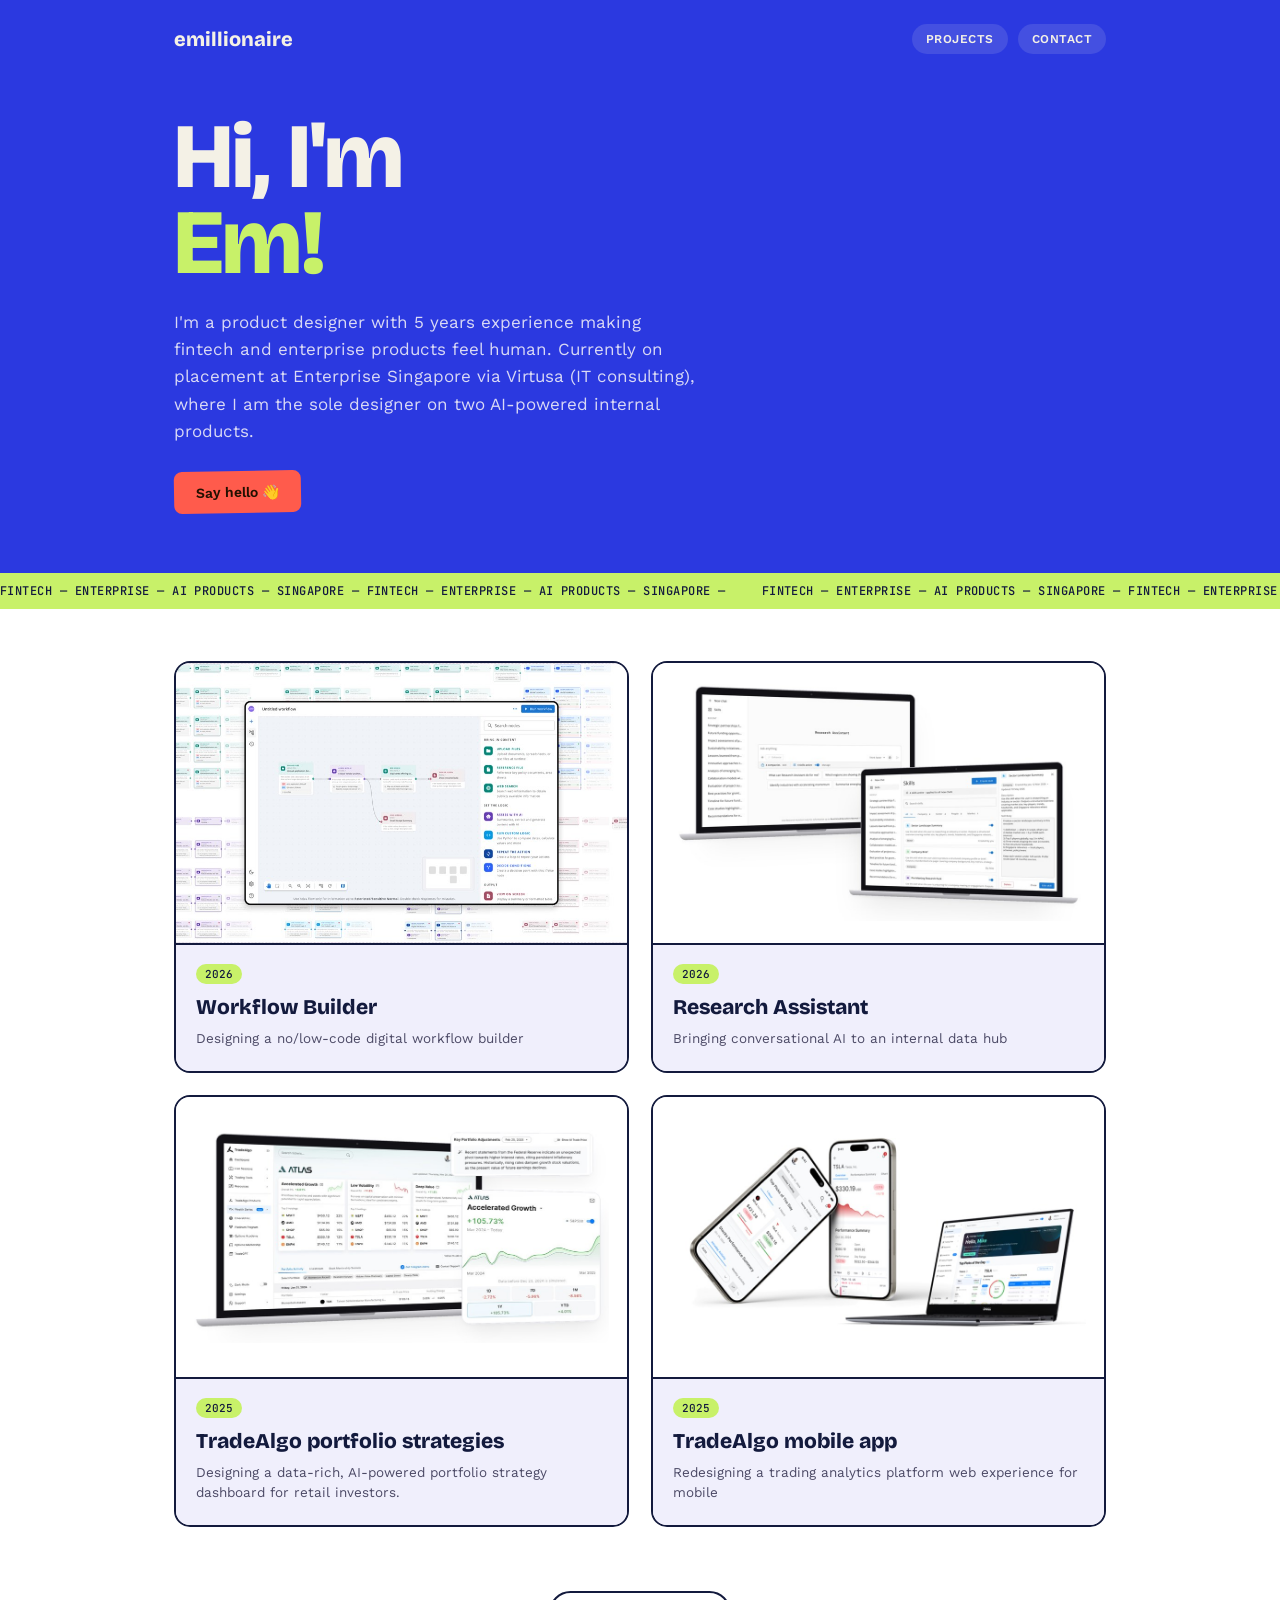
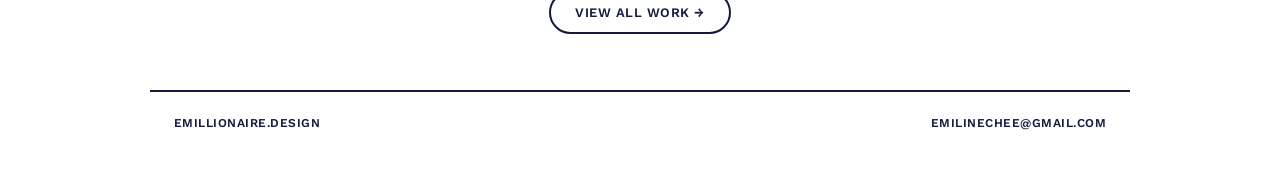
==== commit b29d3ce4: "Rename five project titles to say who and what Wealth Series -> TradeAlgo portfolio strategies, TA m" ====
--- a/index.html
+++ b/index.html
@@ -65,13 +65,13 @@
     <a class="card-link" href="case-studies/wealth-series.html">
       <div class="card">
         <div class="thumb"><img src="assets/img/wealth-series.jpg" alt="Wealth Series dashboard"></div>
-        <div class="body"><span class="yr">2025</span><h3>Wealth Series</h3><p>Designing a data-rich, AI-powered portfolio strategy dashboard for retail investors.</p></div>
+        <div class="body"><span class="yr">2025</span><h3>TradeAlgo portfolio strategies</h3><p>Designing a data-rich, AI-powered portfolio strategy dashboard for retail investors.</p></div>
       </div>
     </a>
     <a class="card-link" href="case-studies/ta-mobile-app.html">
       <div class="card">
         <div class="thumb"><img src="assets/img/ta-mobile-app.jpg" alt="TA mobile app screen"></div>
-        <div class="body"><span class="yr">2025</span><h3>TA mobile app</h3><p>Redesigning a trading analytics platform web experience for mobile</p></div>
+        <div class="body"><span class="yr">2025</span><h3>TradeAlgo mobile app</h3><p>Redesigning a trading analytics platform web experience for mobile</p></div>
       </div>
     </a>
   </div>
--- a/assets/css/style.css
+++ b/assets/css/style.css
@@ -328,7 +328,7 @@
 
 /* footer */
 .foot{
-  padding:24px 0 56px; font-family:'Work Sans',sans-serif; font-weight:600; font-size:12px;
+  padding:24px 24px 56px; font-family:'Work Sans',sans-serif; font-weight:600; font-size:12px;
   text-transform:uppercase; letter-spacing:.04em; display:flex; justify-content:space-between;
   border-top:2px solid var(--z-ink);
 }
@@ -352,5 +352,5 @@
   .cs-stage{ padding:28px 16px; margin-top:28px; }
   .cs-tablist{ flex-direction:row; flex-wrap:wrap; border-right:0; border-bottom:2px solid var(--z-ink); padding:14px; }
   .cs-panels{ height:460px; }
-  .foot{ flex-direction:column; gap:8px; }
-}
+  .foot{ flex-wrap:wrap; gap:12px; padding:20px 16px 40px; }
+}
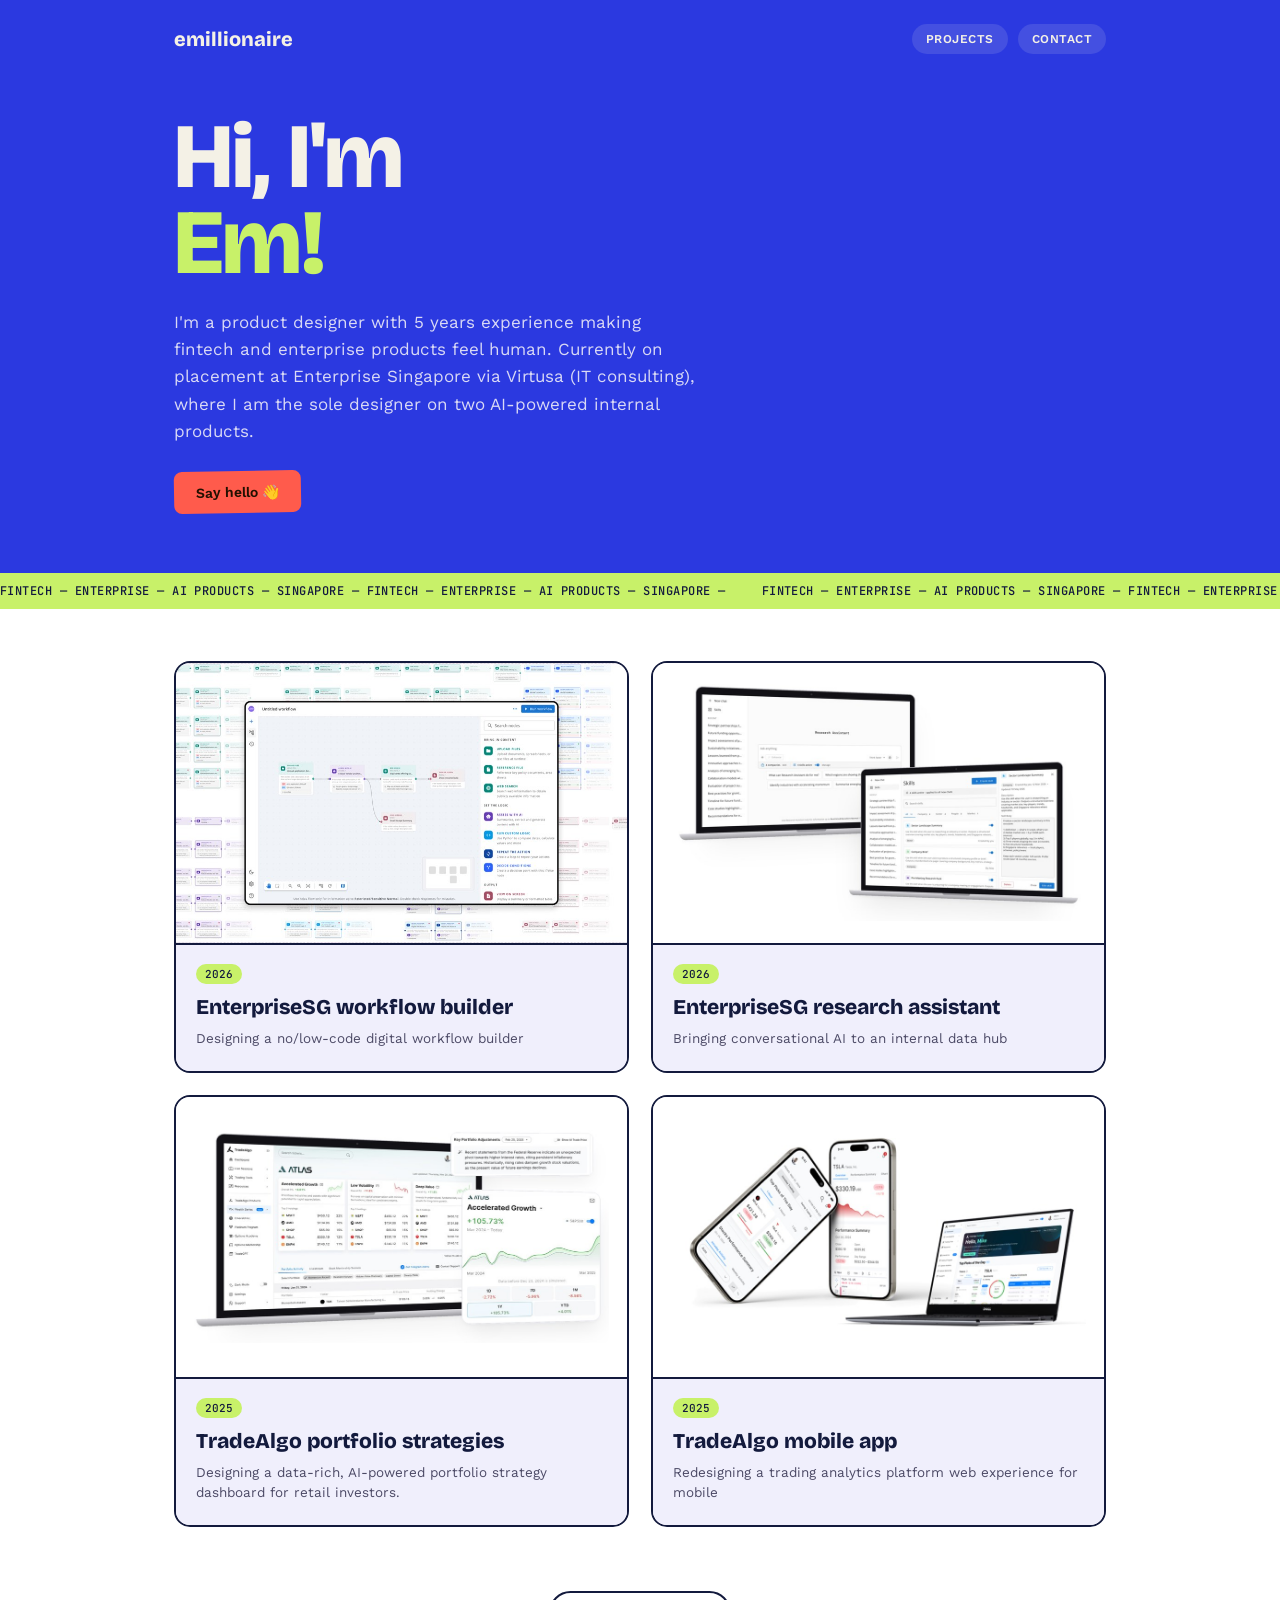
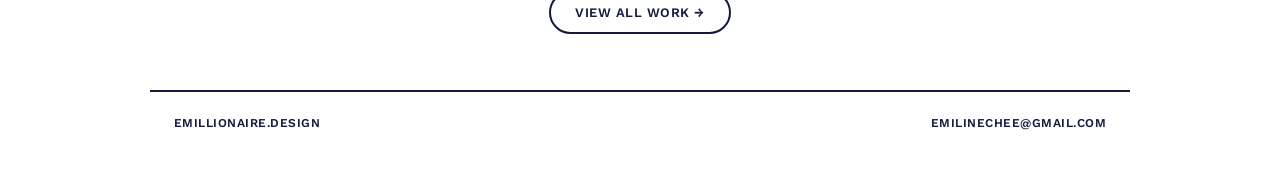
==== commit acfaae37: "Prefix Research Assistant and Workflow Builder titles with EnterpriseSG Co-Authored-By: Claude Opus " ====
--- a/index.html
+++ b/index.html
@@ -53,13 +53,13 @@
     <a class="card-link" href="case-studies/workflow-builder.html">
       <div class="card">
         <div class="thumb full"><img src="assets/img/workflow-builder.jpg" alt="Workflow Builder canvas screen"></div>
-        <div class="body"><span class="yr">2026</span><h3>Workflow Builder</h3><p>Designing a no/low-code digital workflow builder</p></div>
+        <div class="body"><span class="yr">2026</span><h3>EnterpriseSG workflow builder</h3><p>Designing a no/low-code digital workflow builder</p></div>
       </div>
     </a>
     <a class="card-link" href="case-studies/research-assistant.html">
       <div class="card">
         <div class="thumb"><img src="assets/img/research-assistant.jpg" alt="Research Assistant screen"></div>
-        <div class="body"><span class="yr">2026</span><h3>Research Assistant</h3><p>Bringing conversational AI to an internal data hub</p></div>
+        <div class="body"><span class="yr">2026</span><h3>EnterpriseSG research assistant</h3><p>Bringing conversational AI to an internal data hub</p></div>
       </div>
     </a>
     <a class="card-link" href="case-studies/wealth-series.html">
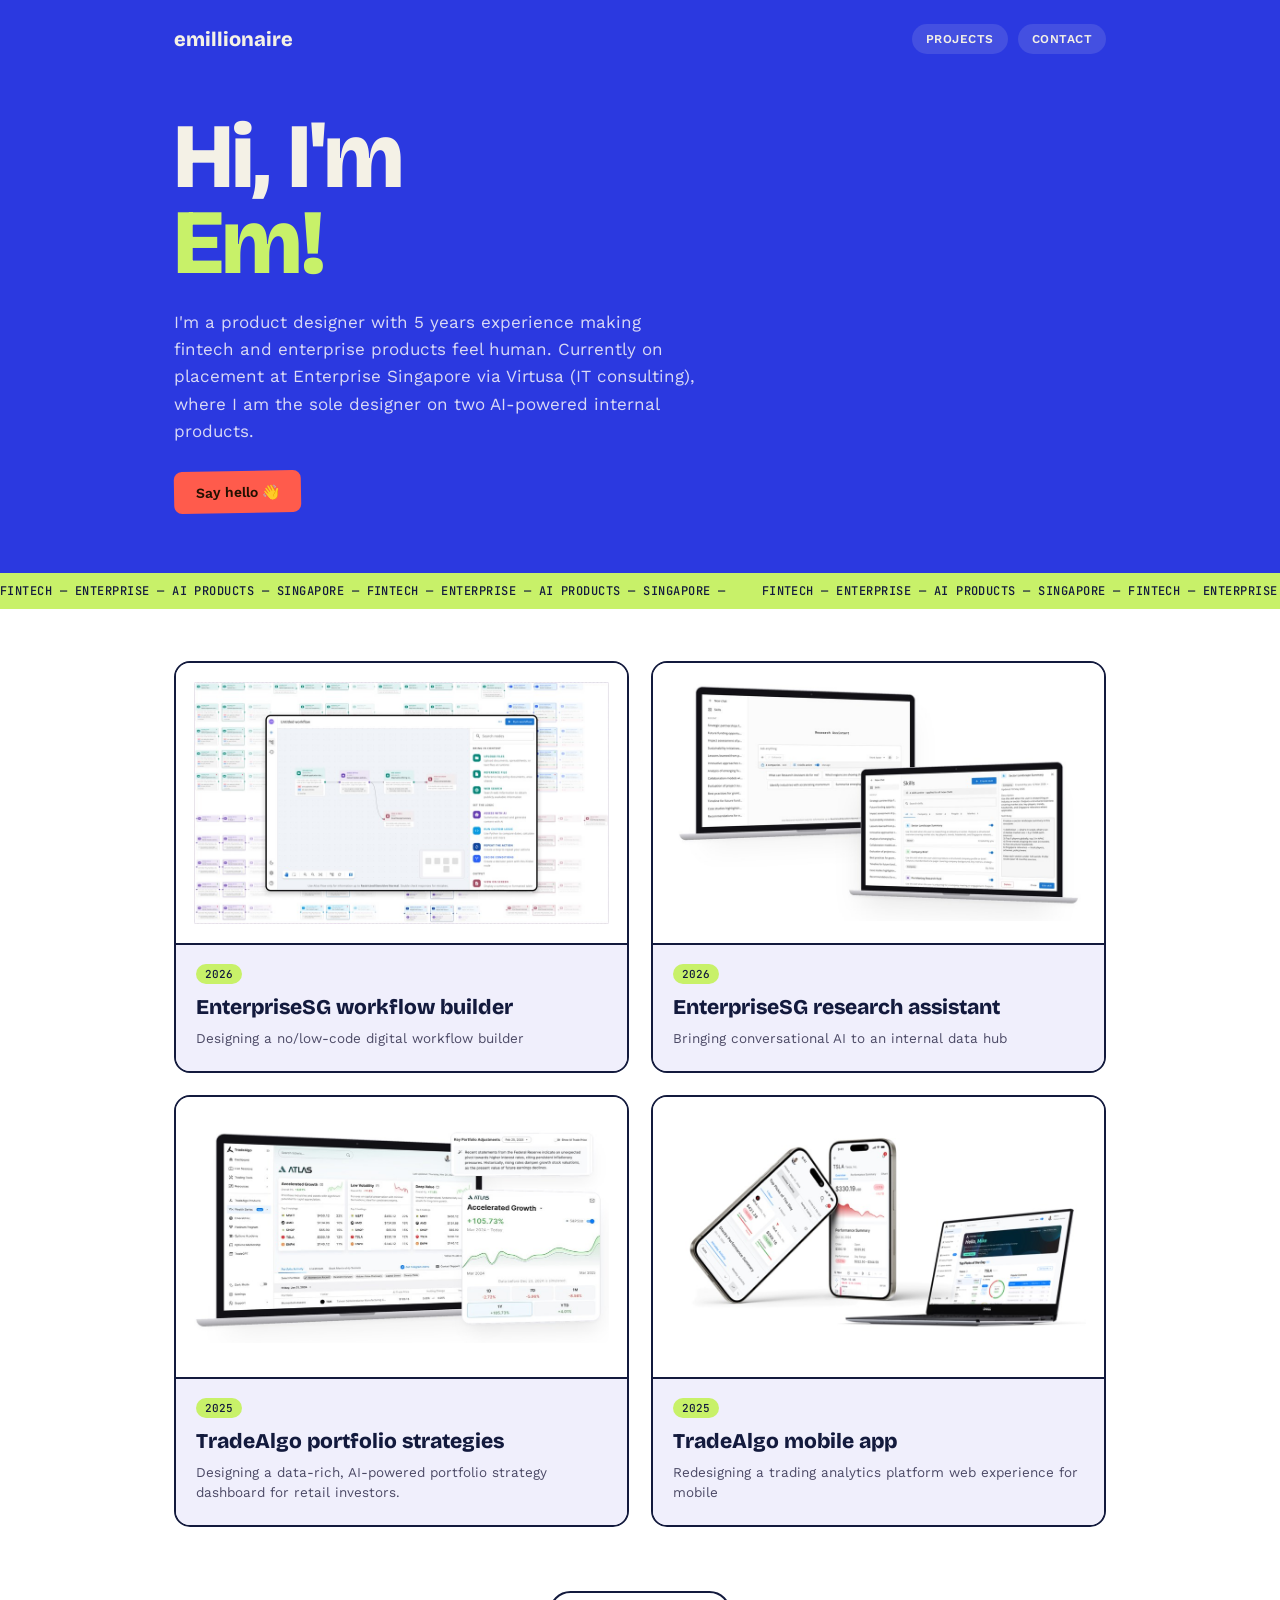
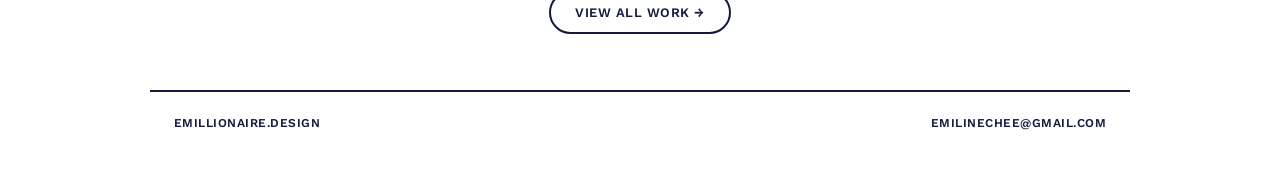
==== commit 0b01ecda: "Rework both EnterpriseSG case studies from the Virtusa deck Workflow Builder: deck-based copy, full " ====
--- a/index.html
+++ b/index.html
@@ -52,7 +52,7 @@
   <div class="grid">
     <a class="card-link" href="case-studies/workflow-builder.html">
       <div class="card">
-        <div class="thumb full"><img src="assets/img/workflow-builder.jpg" alt="Workflow Builder canvas screen"></div>
+        <div class="thumb"><img src="assets/img/workflow-builder.jpg" alt="Workflow Builder canvas on a laptop, with nodes and a config panel floating beside it"></div>
         <div class="body"><span class="yr">2026</span><h3>EnterpriseSG workflow builder</h3><p>Designing a no/low-code digital workflow builder</p></div>
       </div>
     </a>
